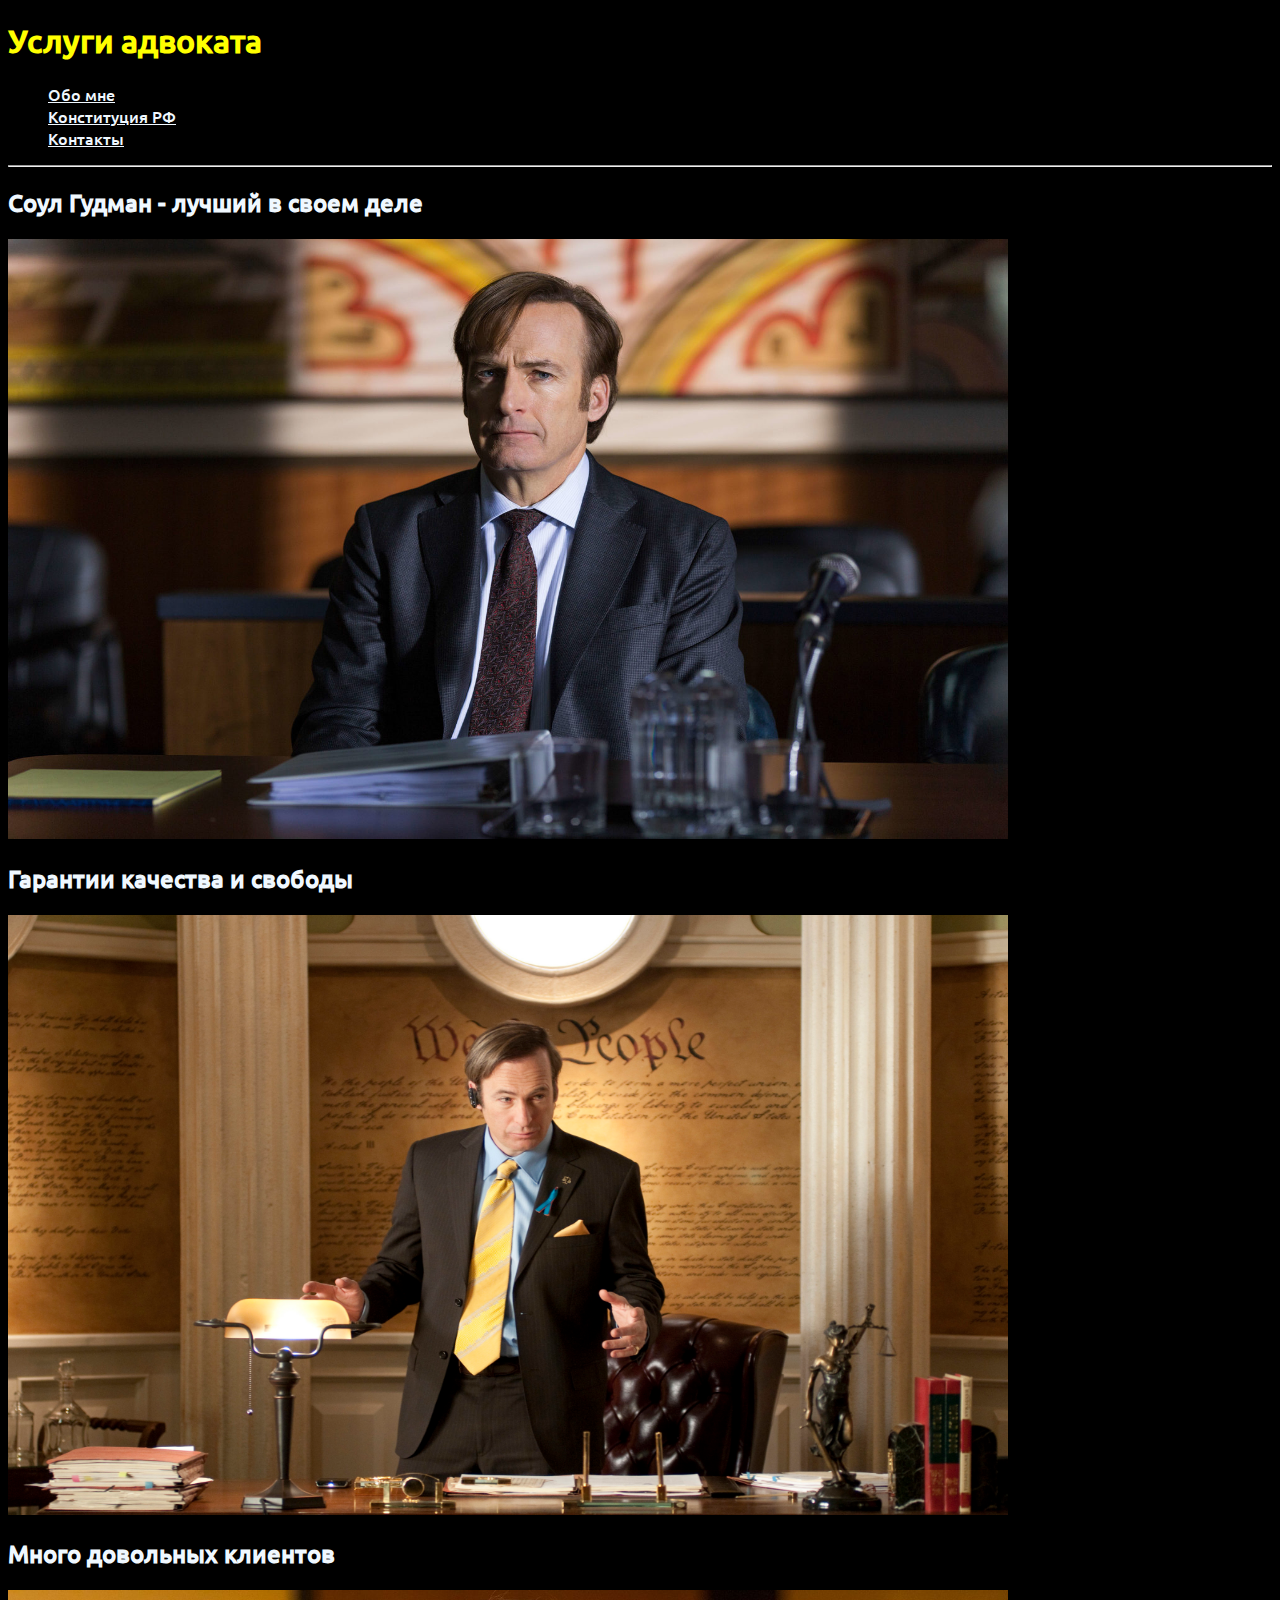
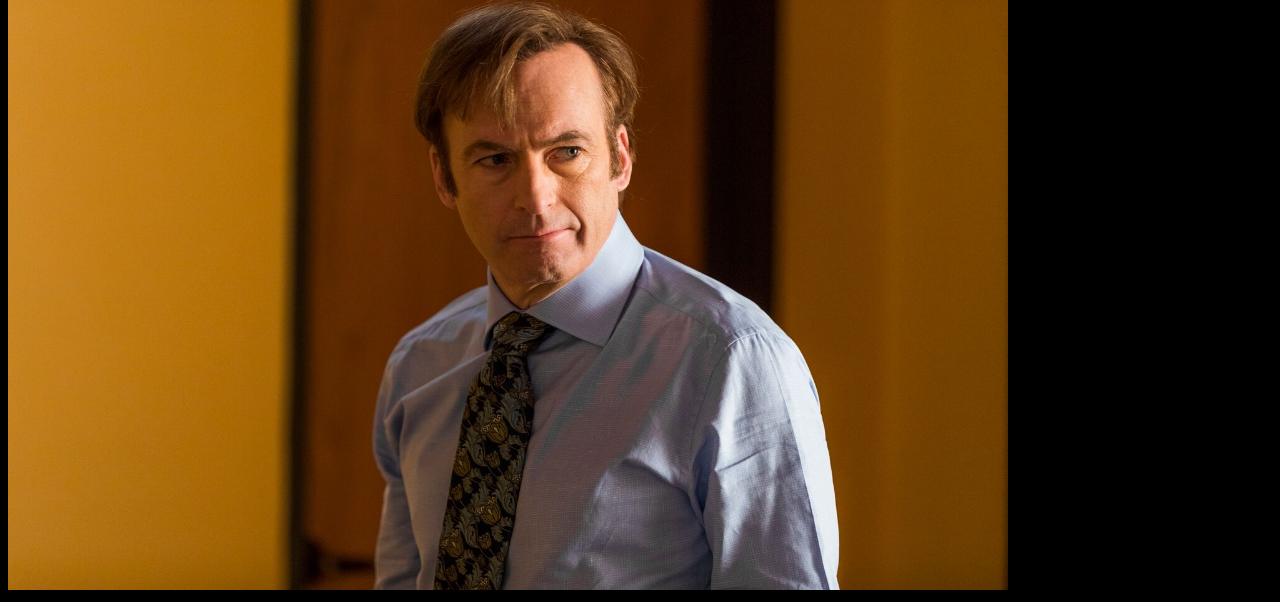
==== index.html @ bc4a9bad "first commit" ====
<!doctype html>
<html lang="ru">
<head>
    <meta charset="UTF-8">
    <meta name="viewport"
          content="width=device-width, user-scalable=no, initial-scale=1.0, maximum-scale=1.0, minimum-scale=1.0">
    <meta http-equiv="X-UA-Compatible" content="ie=edge">
    <title>Лучший адвокат</title>

    <meta name="description" content="Лучший адвокат. Соул Гудман в деле"/> <!--мета теги-->

    <link rel="icon" href="img/favicons/icon.svg" type="image/svg+xml"> <!--установка фавииконки svg формата-->
    <link rel="stylesheet" href="style.css">
</head>
<body>
    <div>
        <h1>Услуги адвоката</h1>
        <ul>
            <li><a href="aboutMe.html">Обо мне</a></li>
            <li><a href="constitution.html">Конституция РФ</a></li>
            <li><a href="contacts.html">Контакты</a></li>
        </ul>
        <hr>
    </div>
    <div>
        <div>
            <h2>Соул Гудман - лучший в своем деле</h2>
            <img src="img/Soul1.jpg" alt="Соул Гудман">
        </div>
        <div>
            <h2>Гарантии качества и свободы</h2>
            <img src="img/Soul2.jpg" alt="Соул Гудман">
        </div>
        <div>
            <h2>Много довольных клиентов</h2>
            <img src="img/Soul3.jfif" alt="Соул Гудман">
        </div>
    </div>
    <div>

    </div>
</body>
</html>
---- style.css ----
@font-face {
    font-family: "Ubuntu-Medium";
    src: url("/ fonts/Ubuntu-Medium.ttf") format("truetype");
    font-style: normal;
    font-weight: normal;
}

h1{
    font-family: "Ubuntu-Medium", emoji;
    color: yellow;
}
h2{
    font-family: "Ubuntu-Medium", emoji;
    color: aliceblue;
}
p{
    font-family: "Ubuntu-Medium", emoji;
    color: aliceblue;
}
a{
    font-family: "Ubuntu-Medium", emoji;
    color: aliceblue;
}
body{
    background-color: black;
}
img{
    width: 1000px;
    height: 600px;
}
.cover{
    width: 400px;
    height: 550px;
}
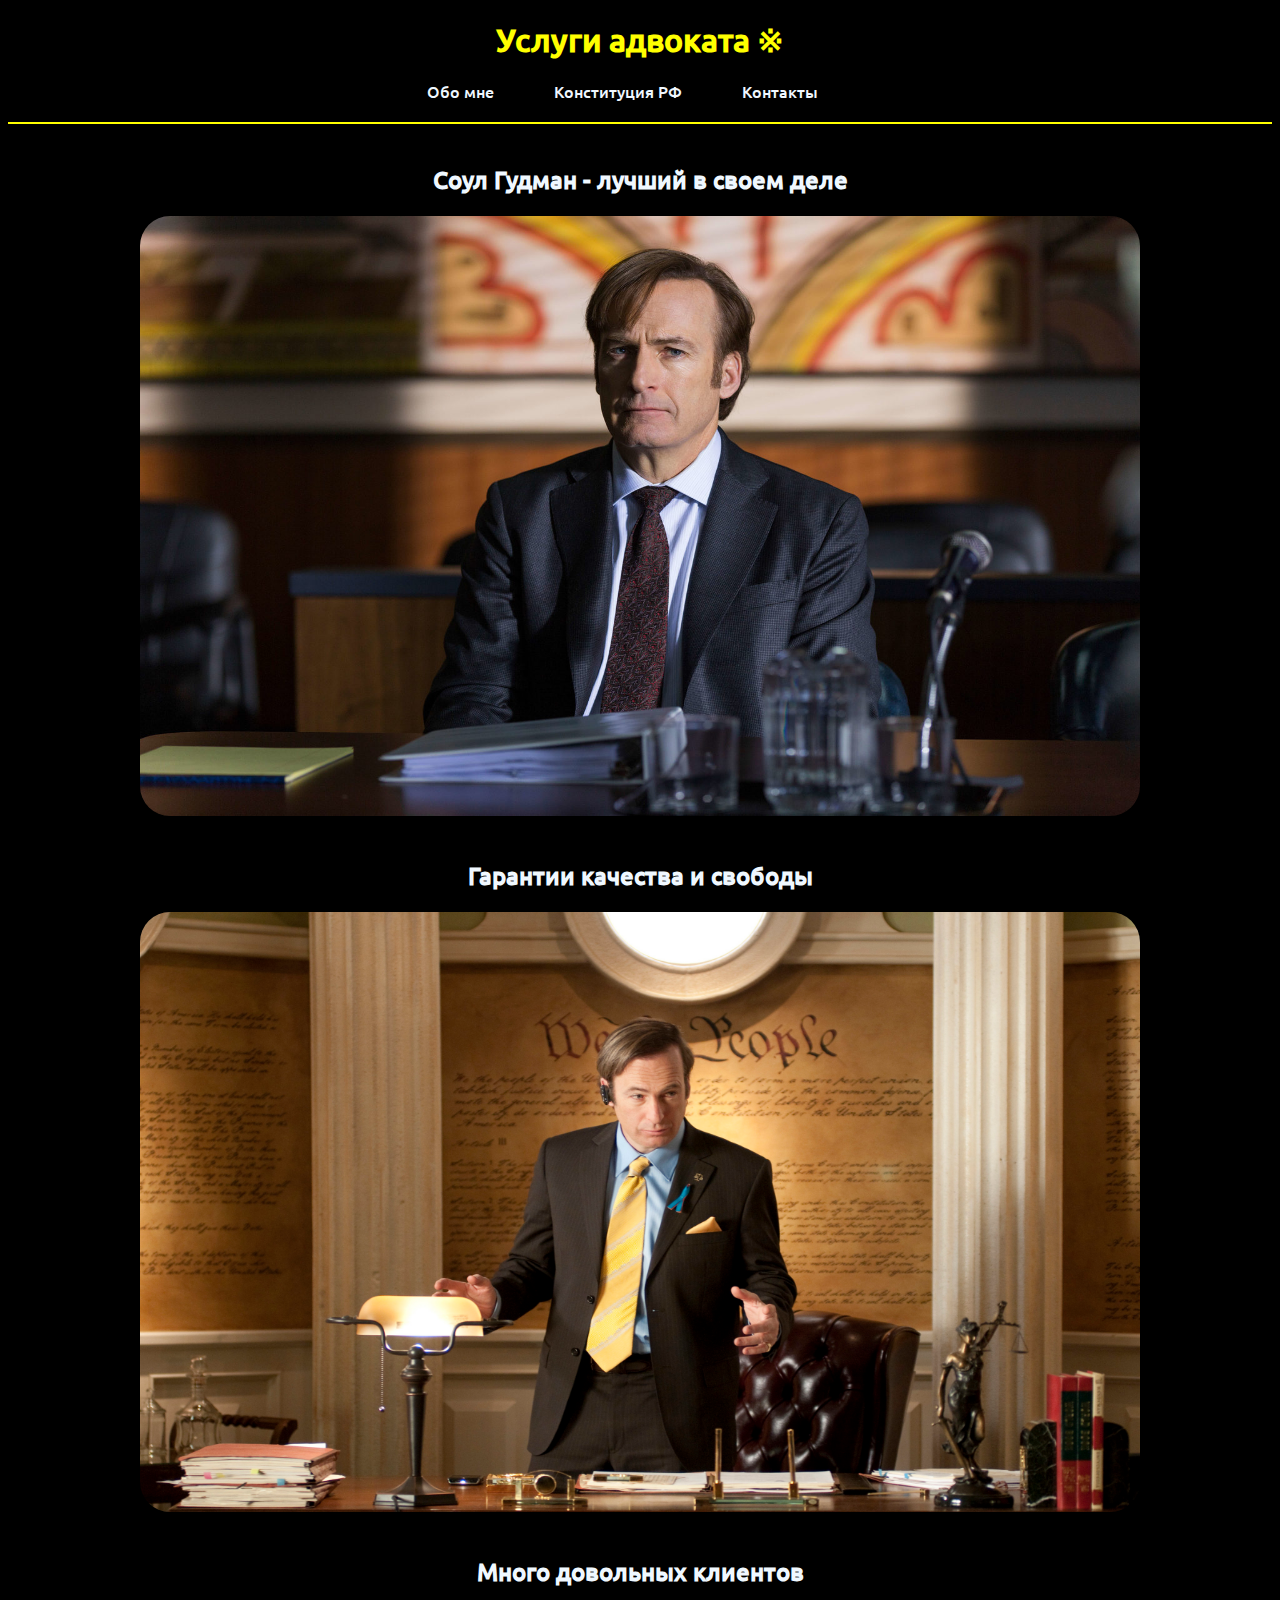
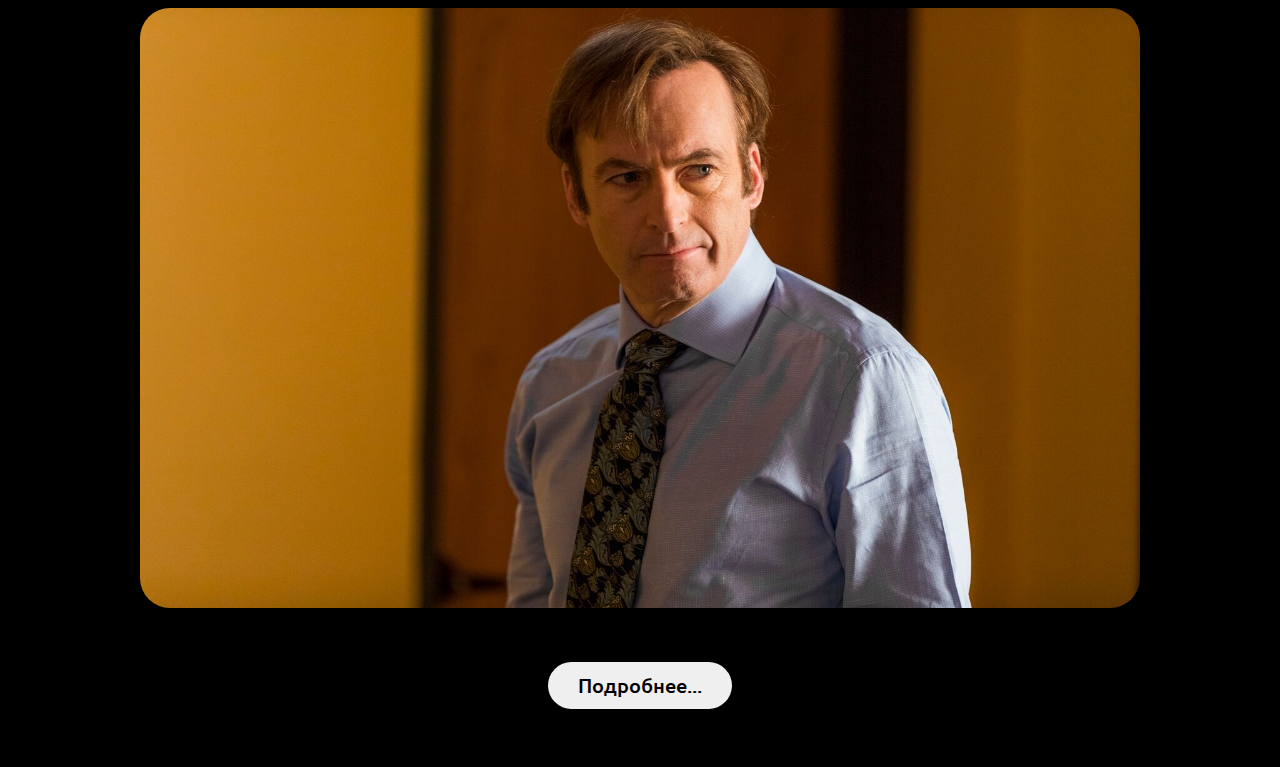
==== commit 50e0efee: "second commit" ====
--- a/index.html
+++ b/index.html
@@ -14,27 +14,28 @@
 </head>
 <body>
     <div>
-        <h1>Услуги адвоката</h1>
-        <ul>
-            <li><a href="aboutMe.html">Обо мне</a></li>
-            <li><a href="constitution.html">Конституция РФ</a></li>
-            <li><a href="contacts.html">Контакты</a></li>
+        <h1>Услуги адвоката ※</h1>
+        <ul class="general-menu">
+            <li><a class="general-menu-links" href="aboutMe.html">Обо мне</a></li>
+            <li><a class="general-menu-links" href="constitution.html">Конституция РФ</a></li>
+            <li><a class="general-menu-links" href="contacts.html">Контакты</a></li>
         </ul>
         <hr>
     </div>
     <div>
-        <div>
+        <div class="image">
             <h2>Соул Гудман - лучший в своем деле</h2>
             <img src="img/Soul1.jpg" alt="Соул Гудман">
         </div>
-        <div>
+        <div class="image">
             <h2>Гарантии качества и свободы</h2>
             <img src="img/Soul2.jpg" alt="Соул Гудман">
         </div>
-        <div>
+        <div class="image">
             <h2>Много довольных клиентов</h2>
             <img src="img/Soul3.jfif" alt="Соул Гудман">
         </div>
+        <button>Подробнее...</button>
     </div>
     <div>
 
--- a/style.css
+++ b/style.css
@@ -8,27 +8,119 @@
 h1{
     font-family: "Ubuntu-Medium", emoji;
     color: yellow;
+    text-align: center;
+    margin: 20px;
 }
+
+hr{
+    margin: 20px 0;
+    border: none; /*убрать существующую рамку*/
+    border-top: 2px solid yellow;
+}
+
 h2{
     font-family: "Ubuntu-Medium", emoji;
     color: aliceblue;
+    margin-top: 40px;
 }
+.h4-not-found{
+    font-family: "Ubuntu-Medium", emoji;
+    color: yellow;
+    text-align: center;
+    font-size: 86px;
+    margin: 250px 0;
+}
+
 p{
     font-family: "Ubuntu-Medium", emoji;
     color: aliceblue;
 }
+
 a{
     font-family: "Ubuntu-Medium", emoji;
     color: aliceblue;
 }
+
+button{
+    font-family: "Ubuntu-Medium", emoji;
+    padding: 10px 30px;
+    margin: 50px;
+    text-align: center;
+    border-radius: 30px;
+    border: none;
+    font-size: 20px;
+}
+button:hover{
+    border: 2px solid yellow;
+    background-color: black;
+    color: yellow;
+}
+
+div{
+    text-align: center;
+}
+
 body{
     background-color: black;
 }
+
 img{
     width: 1000px;
     height: 600px;
+    border-radius: 30px;
 }
+img:hover{
+    opacity: 60%;
+}
+
 .cover{
     width: 400px;
     height: 550px;
+}
+.cover-description-down{
+    margin-top: 30px;
+}
+.description{
+    height: 500px;
+}
+
+.general-menu{
+    list-style: none; /*убираем маркеры из списка*/
+    margin: 0; /*убираем верхнее и нижнее поля по умолчанию (1em)*/
+    padding-left: 0; /*убираем левый отступ по умолчанию (40px)*/
+    text-align: center;
+}
+
+.general-menu-links{
+    text-decoration: none; /*убираем подчеркивание по умолчанию*/
+    padding: 10px 50px 10px 10px;
+}
+.general-menu-links:hover{
+    color: yellow;
+}
+.general-menu-links:focus{
+    color: yellow;
+}
+.general-menu-links:active{
+    color: yellow;
+}
+
+.back-menu{
+    list-style: none;
+    padding-left: 0;
+    text-align: center;
+    margin-top: 50px;
+}
+
+.back-menu-link{
+    text-decoration: none;
+    padding: 50px 10px 10px 10px;
+}
+.back-menu-link:hover{
+    color: yellow;
+}
+
+li{
+    display: inline; /*превращение в строчный*/
+    margin-right: -4px; /*убираем расстояние между ними по умолчанию для дальнейшей стилизации*/
 }